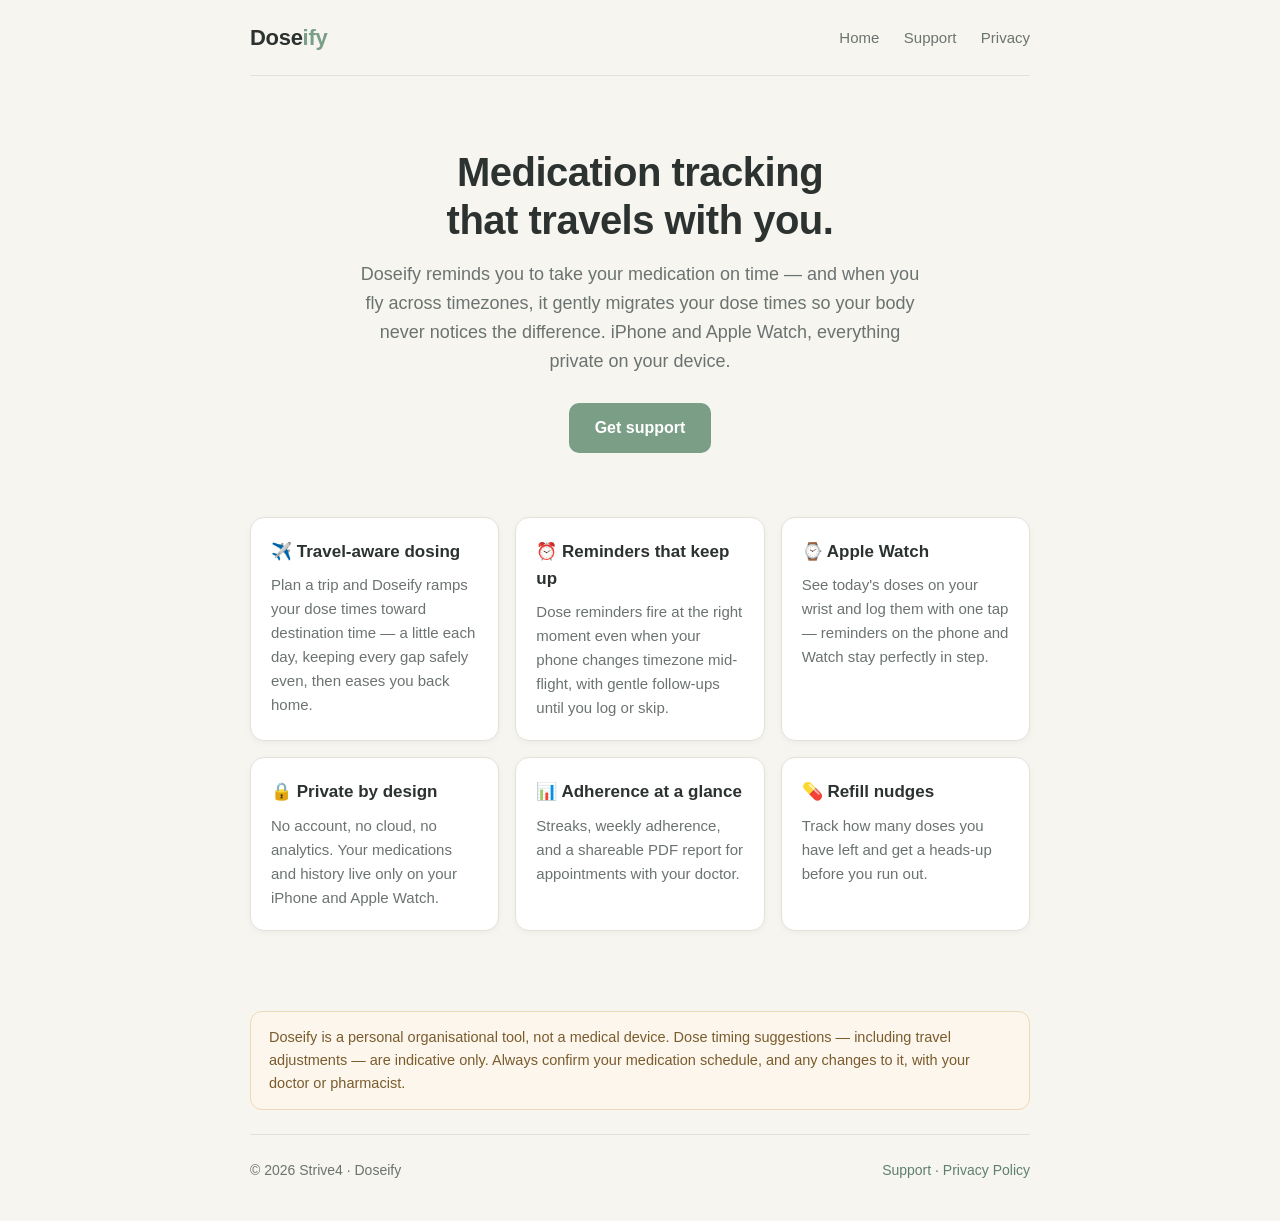
==== docs/index.html @ c0f87d36 "Add help & support website (docs/); fix in-app Health privacy wording GitHub Pages site (index/suppo" ====
<!DOCTYPE html>
<html lang="en">
<head>
  <meta charset="UTF-8" />
  <meta name="viewport" content="width=device-width, initial-scale=1.0" />
  <title>Doseify — Medication tracking that travels with you</title>
  <meta name="description" content="Doseify is a warm, travel-aware medication tracker for iPhone and Apple Watch. Gentle timezone shifting, dose reminders, and everything stored privately on your device." />
  <link rel="stylesheet" href="styles.css" />
</head>
<body>
  <div class="wrap">
    <header class="site">
      <div class="logo">Dose<span>ify</span></div>
      <nav class="site">
        <a href="index.html">Home</a>
        <a href="support.html">Support</a>
        <a href="privacy.html">Privacy</a>
      </nav>
    </header>

    <section class="hero">
      <h1>Medication tracking<br />that travels with you.</h1>
      <p>Doseify reminds you to take your medication on time — and when you fly across timezones, it gently migrates your dose times so your body never notices the difference. iPhone and Apple Watch, everything private on your device.</p>
      <a class="btn" href="support.html">Get support</a>
    </section>

    <section class="features">
      <div class="card">
        <h3>✈️ Travel-aware dosing</h3>
        <p>Plan a trip and Doseify ramps your dose times toward destination time — a little each day, keeping every gap safely even, then eases you back home.</p>
      </div>
      <div class="card">
        <h3>⏰ Reminders that keep up</h3>
        <p>Dose reminders fire at the right moment even when your phone changes timezone mid-flight, with gentle follow-ups until you log or skip.</p>
      </div>
      <div class="card">
        <h3>⌚ Apple Watch</h3>
        <p>See today's doses on your wrist and log them with one tap — reminders on the phone and Watch stay perfectly in step.</p>
      </div>
      <div class="card">
        <h3>🔒 Private by design</h3>
        <p>No account, no cloud, no analytics. Your medications and history live only on your iPhone and Apple Watch.</p>
      </div>
      <div class="card">
        <h3>📊 Adherence at a glance</h3>
        <p>Streaks, weekly adherence, and a shareable PDF report for appointments with your doctor.</p>
      </div>
      <div class="card">
        <h3>💊 Refill nudges</h3>
        <p>Track how many doses you have left and get a heads-up before you run out.</p>
      </div>
    </section>

    <div class="disclaimer">
      Doseify is a personal organisational tool, not a medical device. Dose timing suggestions — including travel adjustments — are indicative only. Always confirm your medication schedule, and any changes to it, with your doctor or pharmacist.
    </div>
  </div>

  <div class="wrap">
    <footer class="site">
      <span>© 2026 Strive4 · Doseify</span>
      <span><a href="support.html">Support</a> · <a href="privacy.html">Privacy Policy</a></span>
    </footer>
  </div>
</body>
</html>
---- docs/styles.css ----
:root {
  --bg: #f6f5f0;
  --panel: #ffffff;
  --border: #e3e1d8;
  --text: #2c3230;
  --muted: #6b7370;
  --brand: #7b9e87;
  --brand-dark: #5f806c;
}

* { box-sizing: border-box; }

html { scroll-behavior: smooth; }

body {
  margin: 0;
  font-family: -apple-system, BlinkMacSystemFont, "Segoe UI", Roboto, Helvetica, Arial, sans-serif;
  background: var(--bg);
  color: var(--text);
  line-height: 1.6;
  -webkit-font-smoothing: antialiased;
}

a { color: var(--brand-dark); text-decoration: none; }
a:hover { text-decoration: underline; }

.wrap { max-width: 820px; margin: 0 auto; padding: 0 20px; }

header.site {
  display: flex;
  align-items: center;
  justify-content: space-between;
  padding: 20px 0;
  border-bottom: 1px solid var(--border);
}

.logo {
  font-size: 22px;
  font-weight: 800;
  letter-spacing: -0.3px;
}
.logo span { color: var(--brand); }

nav.site a {
  color: var(--muted);
  margin-left: 20px;
  font-size: 15px;
  font-weight: 500;
}
nav.site a:hover { color: var(--text); text-decoration: none; }

.hero { padding: 72px 0 40px; text-align: center; }
.hero h1 { font-size: 40px; line-height: 1.2; margin: 0 0 16px; letter-spacing: -0.5px; }
.hero p { font-size: 18px; color: var(--muted); max-width: 560px; margin: 0 auto 28px; }

.btn {
  display: inline-block;
  background: var(--brand);
  color: #fff;
  font-weight: 600;
  padding: 12px 26px;
  border-radius: 10px;
}
.btn:hover { background: var(--brand-dark); text-decoration: none; }

.features {
  display: grid;
  grid-template-columns: repeat(auto-fit, minmax(220px, 1fr));
  gap: 16px;
  padding: 24px 0 56px;
}

.card {
  background: var(--panel);
  border: 1px solid var(--border);
  border-radius: 14px;
  padding: 20px;
  box-shadow: 0 2px 6px rgba(0, 0, 0, 0.04);
}
.card h3 { margin: 0 0 8px; font-size: 17px; }
.card p { margin: 0; color: var(--muted); font-size: 15px; }

.content { padding: 40px 0 64px; }
.content h1 { font-size: 32px; margin: 0 0 6px; }
.content h2 { font-size: 20px; margin: 28px 0 8px; }
.content p, .content li { color: var(--muted); font-size: 15.5px; }
.content .updated { color: var(--muted); font-size: 14px; margin-bottom: 24px; }

.contact-box {
  background: var(--panel);
  border: 1px solid var(--border);
  border-radius: 12px;
  padding: 16px 18px;
  margin: 18px 0;
  box-shadow: 0 2px 6px rgba(0, 0, 0, 0.04);
}

.disclaimer {
  background: #fdf6ec;
  border: 1px solid #ecd9b8;
  border-radius: 12px;
  padding: 14px 18px;
  margin: 24px 0;
  font-size: 14.5px;
  color: #7a5c2e;
}

footer.site {
  display: flex;
  align-items: center;
  justify-content: space-between;
  padding: 24px 0 40px;
  border-top: 1px solid var(--border);
  color: var(--muted);
  font-size: 14px;
  flex-wrap: wrap;
  gap: 8px;
}
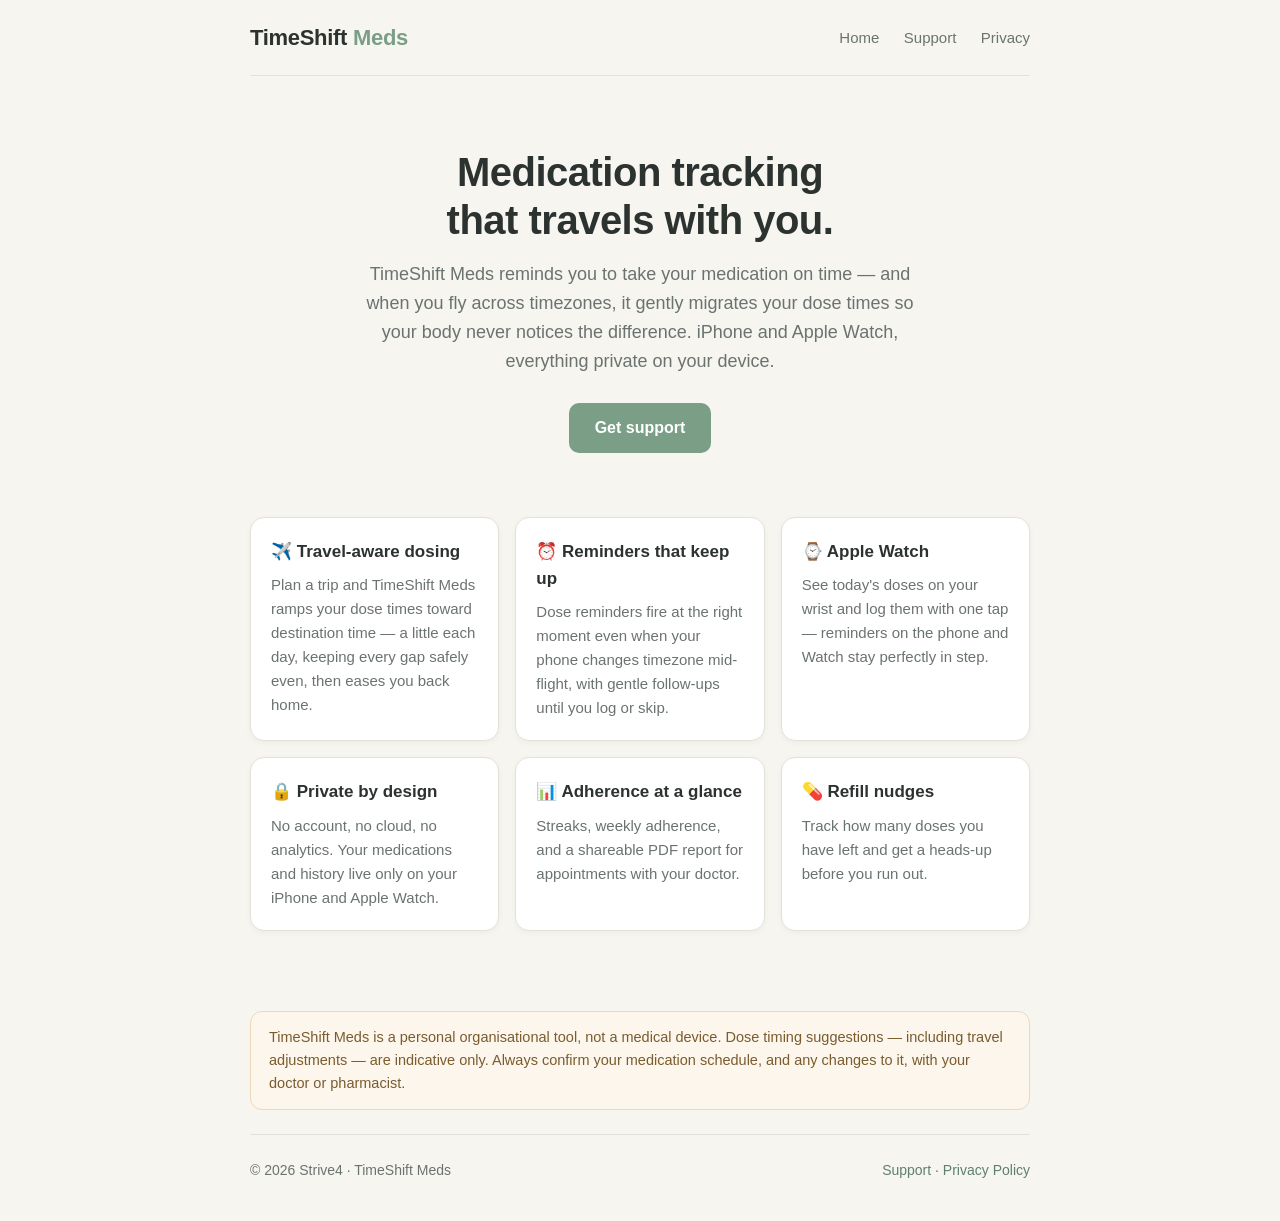
==== commit 64baf825: "Rename user-facing brand to "TimeShift Meds" Display names (iOS/Watch/widgets/complication), all use" ====
--- a/docs/index.html
+++ b/docs/index.html
@@ -3,14 +3,14 @@
 <head>
   <meta charset="UTF-8" />
   <meta name="viewport" content="width=device-width, initial-scale=1.0" />
-  <title>Doseify — Medication tracking that travels with you</title>
-  <meta name="description" content="Doseify is a warm, travel-aware medication tracker for iPhone and Apple Watch. Gentle timezone shifting, dose reminders, and everything stored privately on your device." />
+  <title>TimeShift Meds — Medication tracking that travels with you</title>
+  <meta name="description" content="TimeShift Meds is a warm, travel-aware medication tracker for iPhone and Apple Watch. Gentle timezone shifting, dose reminders, and everything stored privately on your device." />
   <link rel="stylesheet" href="styles.css" />
 </head>
 <body>
   <div class="wrap">
     <header class="site">
-      <div class="logo">Dose<span>ify</span></div>
+      <div class="logo">TimeShift <span>Meds</span></div>
       <nav class="site">
         <a href="index.html">Home</a>
         <a href="support.html">Support</a>
@@ -20,14 +20,14 @@
 
     <section class="hero">
       <h1>Medication tracking<br />that travels with you.</h1>
-      <p>Doseify reminds you to take your medication on time — and when you fly across timezones, it gently migrates your dose times so your body never notices the difference. iPhone and Apple Watch, everything private on your device.</p>
+      <p>TimeShift Meds reminds you to take your medication on time — and when you fly across timezones, it gently migrates your dose times so your body never notices the difference. iPhone and Apple Watch, everything private on your device.</p>
       <a class="btn" href="support.html">Get support</a>
     </section>
 
     <section class="features">
       <div class="card">
         <h3>✈️ Travel-aware dosing</h3>
-        <p>Plan a trip and Doseify ramps your dose times toward destination time — a little each day, keeping every gap safely even, then eases you back home.</p>
+        <p>Plan a trip and TimeShift Meds ramps your dose times toward destination time — a little each day, keeping every gap safely even, then eases you back home.</p>
       </div>
       <div class="card">
         <h3>⏰ Reminders that keep up</h3>
@@ -52,13 +52,13 @@
     </section>
 
     <div class="disclaimer">
-      Doseify is a personal organisational tool, not a medical device. Dose timing suggestions — including travel adjustments — are indicative only. Always confirm your medication schedule, and any changes to it, with your doctor or pharmacist.
+      TimeShift Meds is a personal organisational tool, not a medical device. Dose timing suggestions — including travel adjustments — are indicative only. Always confirm your medication schedule, and any changes to it, with your doctor or pharmacist.
     </div>
   </div>
 
   <div class="wrap">
     <footer class="site">
-      <span>© 2026 Strive4 · Doseify</span>
+      <span>© 2026 Strive4 · TimeShift Meds</span>
       <span><a href="support.html">Support</a> · <a href="privacy.html">Privacy Policy</a></span>
     </footer>
   </div>
